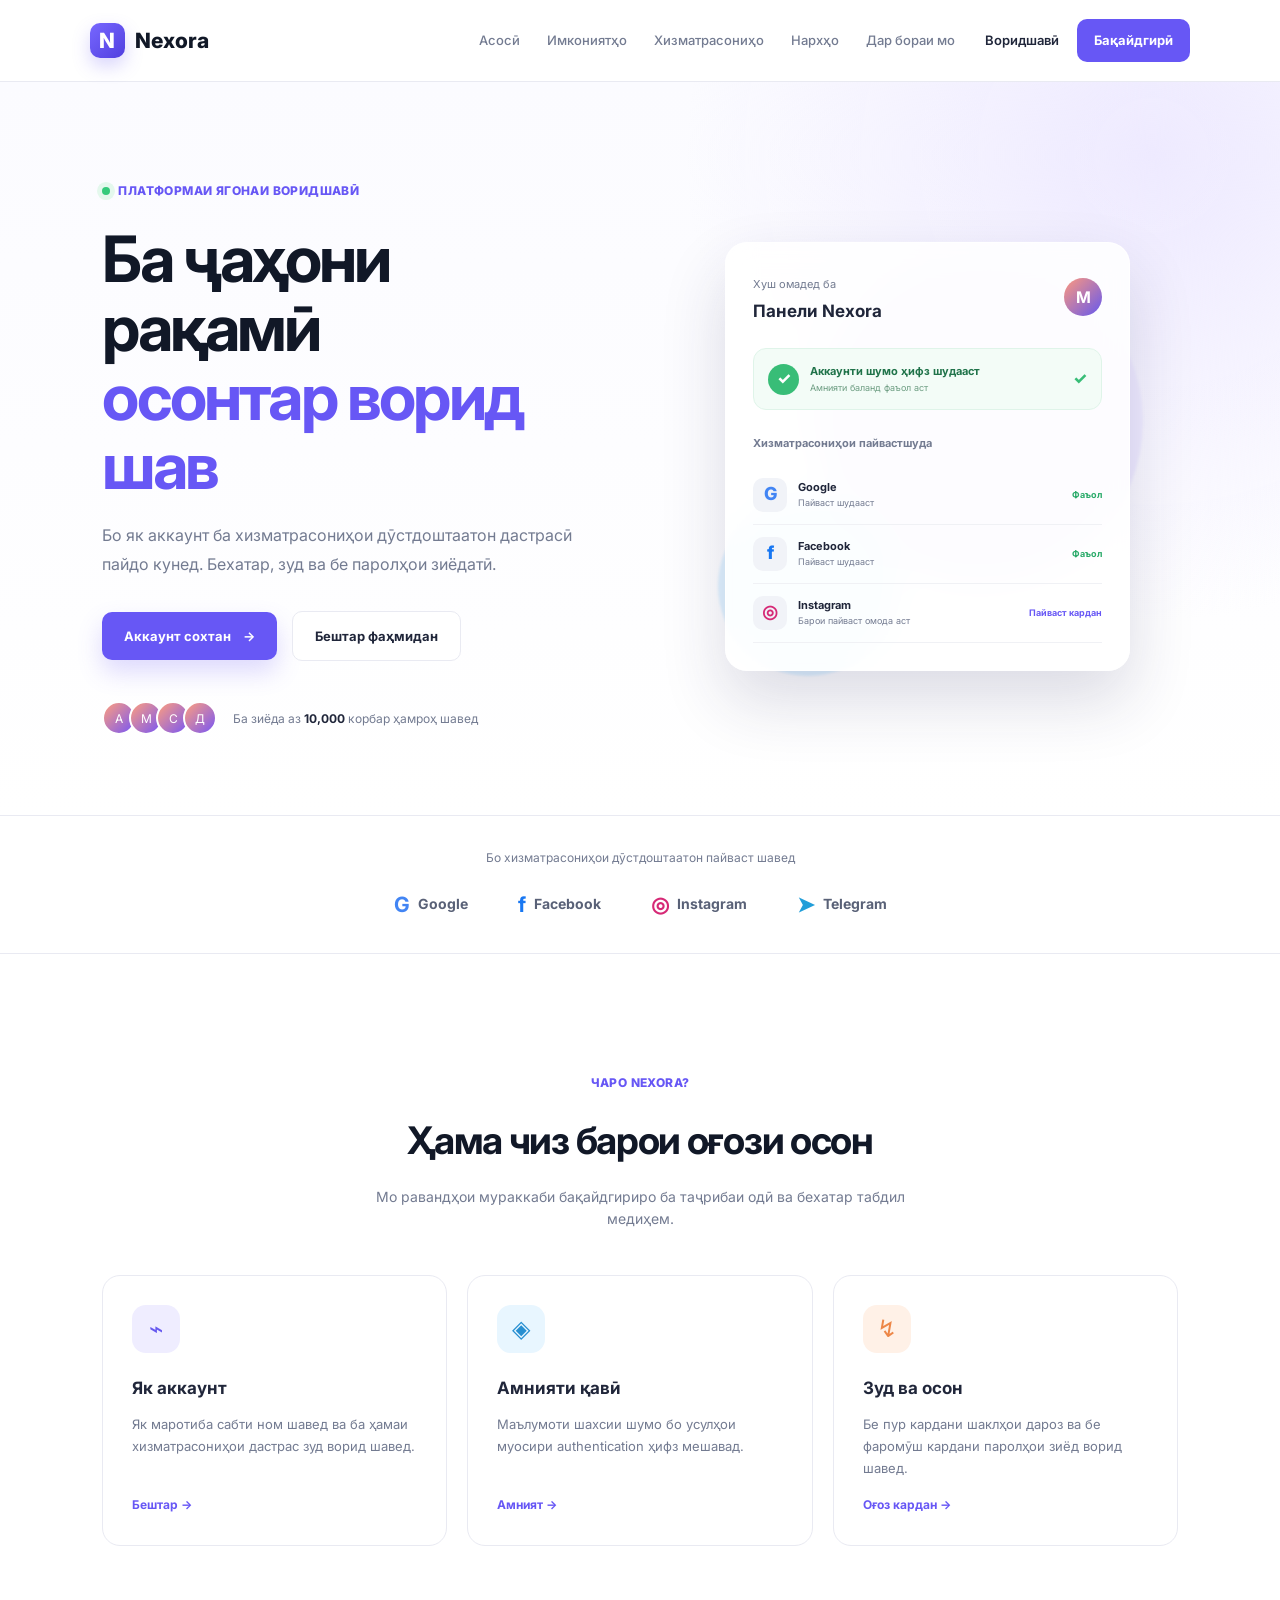
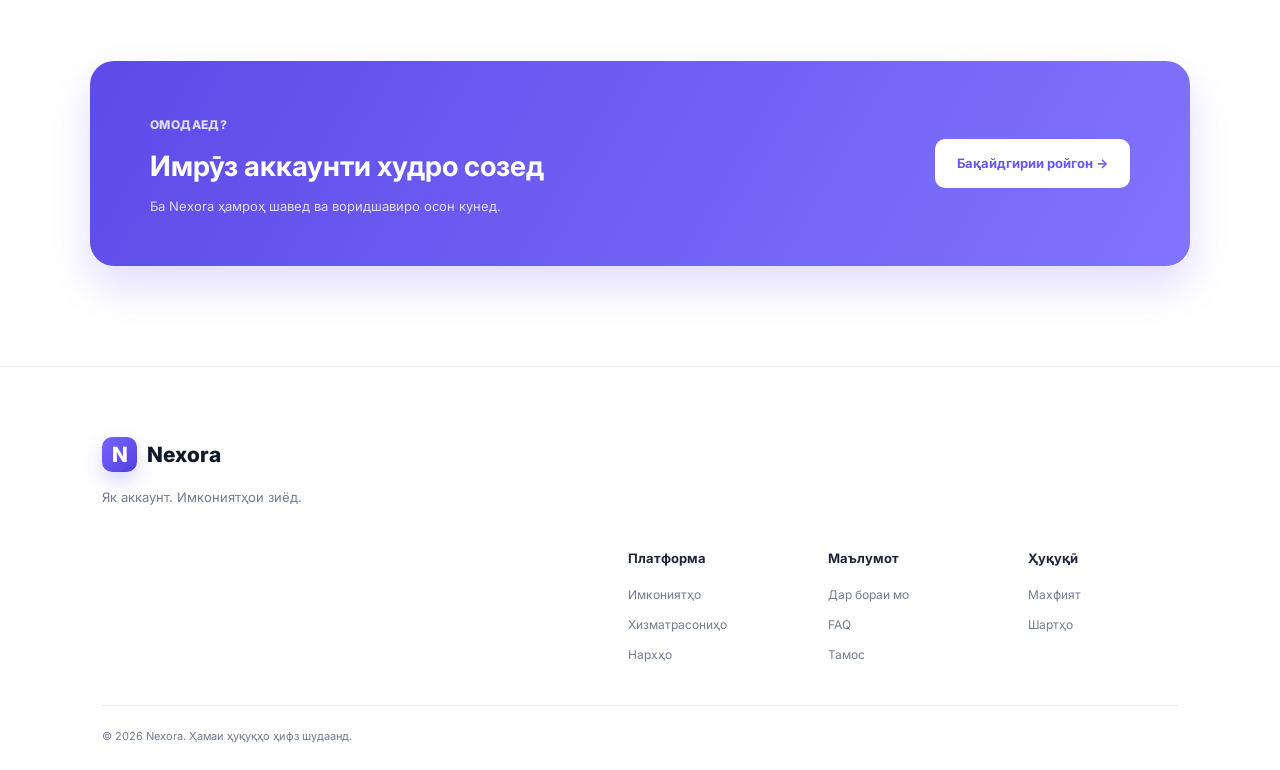
==== index.html @ f117f955 "Add files via upload" ====
<!DOCTYPE html>
<html lang="tg">
<head>
    <meta charset="UTF-8">
    <meta name="viewport" content="width=device-width, initial-scale=1.0">

    <title>Nexora — Як воридшавӣ барои ҳама</title>

    <link rel="stylesheet" a href="style.css">
    <link rel="stylesheet" a href="css/responsive.css">
</head>
<body>

<header class="site-header">
    <a href="index.html" class="brand">
        <span class="brand-icon">N</span>
        <span>Nexora</span>
    </a>

    <nav class="main-nav">
        <a href="index.html">Асосӣ</a>
        <a href="features.html">Имкониятҳо</a>
        <a href="providers.html">Хизматрасониҳо</a>
        <a href="pricing.html">Нархҳо</a>
        <a href="about.html">Дар бораи мо</a>
    </nav>

    <div class="header-actions">
        <a href="login.html" class="login-link">Воридшавӣ</a>
        <a href="register.html" class="button button-small">Бақайдгирӣ</a>
    </div>

    <button class="menu-button" id="menuButton">☰</button>
</header>

<main>

    <section class="hero-section">
        <div class="hero-content">
            <div class="eyebrow">
                <span class="status-dot"></span>
                Платформаи ягонаи воридшавӣ
            </div>

            <h1>
                Ба ҷаҳони рақамӣ
                <span>осонтар ворид шав</span>
            </h1>

            <p>
                Бо як аккаунт ба хизматрасониҳои дӯстдоштаатон дастрасӣ пайдо кунед.
                Бехатар, зуд ва бе паролҳои зиёдатӣ.
            </p>

            <div class="hero-buttons">
                <a href="register.html" class="button button-primary">
                    Аккаунт сохтан
                    <span>→</span>
                </a>

                <a href="features.html" class="button button-outline">
                    Бештар фаҳмидан
                </a>
            </div>

            <div class="trusted-users">
                <div class="avatars">
                    <span>А</span>
                    <span>М</span>
                    <span>С</span>
                    <span>Д</span>
                </div>

                <p>
                    Ба зиёда аз <strong>10,000</strong> корбар ҳамроҳ шавед
                </p>
            </div>
        </div>

        <div class="hero-visual">
            <div class="glow glow-one"></div>
            <div class="glow glow-two"></div>

            <div class="dashboard-card">
                <div class="card-top">
                    <div>
                        <small>Хуш омадед ба</small>
                        <h3>Панели Nexora</h3>
                    </div>
                    <div class="profile-circle">М</div>
                </div>

                <div class="security-card">
                    <div class="security-icon">✓</div>
                    <div>
                        <strong>Аккаунти шумо ҳифз шудааст</strong>
                        <small>Амнияти баланд фаъол аст</small>
                    </div>
                    <span class="check-mark">✓</span>
                </div>

                <p class="connected-title">Хизматрасониҳои пайвастшуда</p>

                <div class="connected-service">
                    <div class="service-logo google-logo">G</div>
                    <div>
                        <strong>Google</strong>
                        <small>Пайваст шудааст</small>
                    </div>
                    <span class="connected">Фаъол</span>
                </div>

                <div class="connected-service">
                    <div class="service-logo facebook-logo">f</div>
                    <div>
                        <strong>Facebook</strong>
                        <small>Пайваст шудааст</small>
                    </div>
                    <span class="connected">Фаъол</span>
                </div>

                <div class="connected-service">
                    <div class="service-logo instagram-logo">◎</div>
                    <div>
                        <strong>Instagram</strong>
                        <small>Барои пайваст омода аст</small>
                    </div>
                    <span class="connect-link">Пайваст кардан</span>
                </div>
            </div>
        </div>
    </section>

    <section class="partners-section">
        <p>Бо хизматрасониҳои дӯстдоштаатон пайваст шавед</p>

        <div class="partner-list">
            <div class="partner-item">
                <span class="google-logo">G</span> Google
            </div>

            <div class="partner-item">
                <span class="facebook-logo">f</span> Facebook
            </div>

            <div class="partner-item">
                <span class="instagram-logo">◎</span> Instagram
            </div>

            <div class="partner-item">
                <span class="telegram-logo">➤</span> Telegram
            </div>
        </div>
    </section>

    <section class="features-section">
        <div class="section-heading">
            <div class="eyebrow">Чаро Nexora?</div>
            <h2>Ҳама чиз барои оғози осон</h2>
            <p>
                Мо равандҳои мураккаби бақайдгириро ба таҷрибаи одӣ ва бехатар
                табдил медиҳем.
            </p>
        </div>

        <div class="feature-grid">
            <article class="feature-card">
                <div class="feature-icon purple">⌁</div>
                <h3>Як аккаунт</h3>
                <p>
                    Як маротиба сабти ном шавед ва ба ҳамаи хизматрасониҳои
                    дастрас зуд ворид шавед.
                </p>
                <a href="features.html">Бештар →</a>
            </article>

            <article class="feature-card">
                <div class="feature-icon blue">◈</div>
                <h3>Амнияти қавӣ</h3>
                <p>
                    Маълумоти шахсии шумо бо усулҳои муосири authentication
                    ҳифз мешавад.
                </p>
                <a href="privacy.html">Амният →</a>
            </article>

            <article class="feature-card">
                <div class="feature-icon orange">↯</div>
                <h3>Зуд ва осон</h3>
                <p>
                    Бе пур кардани шаклҳои дароз ва бе фаромӯш кардани
                    паролҳои зиёд ворид шавед.
                </p>
                <a href="register.html">Оғоз кардан →</a>
            </article>
        </div>
    </section>

    <section class="cta-section">
        <div>
            <p class="eyebrow">Омодаед?</p>
            <h2>Имрӯз аккаунти худро созед</h2>
            <p>Ба Nexora ҳамроҳ шавед ва воридшавиро осон кунед.</p>
        </div>

        <a href="register.html" class="button button-light">
            Бақайдгирии ройгон →
        </a>
    </section>

</main>

<footer class="site-footer">
    <div class="footer-brand">
        <a href="index.html" class="brand">
            <span class="brand-icon">N</span>
            <span>Nexora</span>
        </a>

        <p>Як аккаунт. Имкониятҳои зиёд.</p>
    </div>

    <div class="footer-links">
        <div>
            <h4>Платформа</h4>
            <a href="features.html">Имкониятҳо</a>
            <a href="providers.html">Хизматрасониҳо</a>
            <a href="pricing.html">Нархҳо</a>
        </div>

        <div>
            <h4>Маълумот</h4>
            <a href="about.html">Дар бораи мо</a>
            <a href="faq.html">FAQ</a>
            <a href="contact.html">Тамос</a>
        </div>

        <div>
            <h4>Ҳуқуқӣ</h4>
            <a href="privacy.html">Махфият</a>
            <a href="terms.html">Шартҳо</a>
        </div>
    </div>

    <div class="footer-bottom">
        <p>© 2026 Nexora. Ҳамаи ҳуқуқҳо ҳифз шудаанд.</p>
    </div>
</footer>

<script src="js/app.js"></script>
</body>
</html>
---- style.css ----
@import url('https://fonts.googleapis.com/css2?family=Inter:wght@400;500;600;700;800&display=swap');

:root {
    --dark: #111827;
    --text: #20263a;
    --muted: #737b91;
    --primary: #6757f5;
    --primary-dark: #5140df;
    --light: #f7f8fc;
    --border: #e9eaf2;
    --white: #ffffff;
}

* {
    margin: 0;
    padding: 0;
    box-sizing: border-box;
}

html {
    scroll-behavior: smooth;
}

body {
    font-family: 'Inter', Arial, sans-serif;
    color: var(--text);
    background: var(--white);
    line-height: 1.6;
}

a {
    text-decoration: none;
    color: inherit;
}

.site-header {
    width: 100%;
    height: 82px;
    padding: 0 7%;
    display: flex;
    align-items: center;
    justify-content: space-between;
    gap: 30px;
    border-bottom: 1px solid var(--border);
    background: rgba(255, 255, 255, 0.92);
    position: sticky;
    top: 0;
    z-index: 10;
    backdrop-filter: blur(15px);
}

.brand {
    display: flex;
    align-items: center;
    gap: 10px;
    color: var(--dark);
    font-size: 21px;
    font-weight: 800;
}

.brand-icon {
    width: 35px;
    height: 35px;
    display: grid;
    place-items: center;
    color: white;
    background: linear-gradient(135deg, #7767ff, #5140df);
    border-radius: 10px;
    box-shadow: 0 8px 18px rgba(103, 87, 245, .25);
}

.main-nav {
    display: flex;
    align-items: center;
    gap: 27px;
    margin-left: auto;
}

.main-nav a {
    color: var(--muted);
    font-size: 13px;
    font-weight: 500;
    transition: .2s;
}

.main-nav a:hover {
    color: var(--primary);
}

.header-actions {
    display: flex;
    align-items: center;
    gap: 18px;
}

.login-link {
    color: var(--text);
    font-size: 13px;
    font-weight: 600;
}

.button {
    display: inline-flex;
    align-items: center;
    justify-content: center;
    gap: 12px;
    border-radius: 10px;
    padding: 14px 22px;
    font-size: 13px;
    font-weight: 700;
    transition: .25s;
    cursor: pointer;
}

.button-small {
    padding: 11px 17px;
    color: white;
    background: var(--primary);
}

.button-small:hover,
.button-primary:hover {
    background: var(--primary-dark);
    transform: translateY(-2px);
}

.button-primary {
    color: white;
    background: var(--primary);
    box-shadow: 0 12px 25px rgba(103, 87, 245, .22);
}

.button-outline {
    color: var(--text);
    border: 1px solid var(--border);
    background: white;
}

.button-outline:hover {
    border-color: var(--primary);
    color: var(--primary);
}

.button-light {
    color: var(--primary);
    background: white;
}

.menu-button {
    display: none;
    border: 0;
    background: transparent;
    font-size: 25px;
    cursor: pointer;
}

.hero-section {
    min-height: 680px;
    padding: 95px 8% 80px;
    display: grid;
    grid-template-columns: 1fr 1fr;
    align-items: center;
    gap: 75px;
    overflow: hidden;
    background:
        radial-gradient(circle at 90% 10%, #eeeaff 0, transparent 35%),
        linear-gradient(180deg, #fbfbff 0%, #ffffff 100%);
}

.hero-content {
    max-width: 610px;
}

.eyebrow {
    display: inline-flex;
    align-items: center;
    gap: 8px;
    color: var(--primary);
    font-size: 12px;
    font-weight: 800;
    letter-spacing: .4px;
    text-transform: uppercase;
}

.status-dot {
    width: 8px;
    height: 8px;
    border-radius: 50%;
    background: #35ca7b;
    box-shadow: 0 0 0 5px #e4f8ed;
}

.hero-content h1 {
    margin: 21px 0;
    max-width: 650px;
    font-size: clamp(42px, 5vw, 68px);
    letter-spacing: -2.8px;
    line-height: 1.08;
    color: var(--dark);
}

.hero-content h1 span {
    display: block;
    color: var(--primary);
}

.hero-content > p {
    max-width: 530px;
    color: var(--muted);
    font-size: 16px;
    line-height: 1.8;
}

.hero-buttons {
    display: flex;
    align-items: center;
    gap: 15px;
    margin-top: 32px;
}

.trusted-users {
    display: flex;
    align-items: center;
    gap: 16px;
    margin-top: 40px;
}

.avatars {
    display: flex;
}

.avatars span {
    width: 34px;
    height: 34px;
    display: grid;
    place-items: center;
    margin-left: -7px;
    color: white;
    border: 2px solid white;
    border-radius: 50%;
    background: linear-gradient(135deg, #ff9e7d, #7856f5);
    font-size: 12px;
}

.avatars span:first-child {
    margin-left: 0;
}

.trusted-users p {
    color: var(--muted);
    font-size: 12px;
}

.trusted-users strong {
    color: var(--text);
}

.hero-visual {
    min-height: 500px;
    display: grid;
    place-items: center;
    position: relative;
}

.glow {
    position: absolute;
    border-radius: 50%;
    filter: blur(1px);
}

.glow-one {
    width: 330px;
    height: 330px;
    background: #eeeaff;
    top: 50px;
    right: 35px;
}

.glow-two {
    width: 180px;
    height: 180px;
    background: #e0f3ff;
    left: 40px;
    bottom: 30px;
}

.dashboard-card {
    width: min(100%, 405px);
    padding: 27px;
    position: relative;
    z-index: 1;
    border: 1px solid rgba(255,255,255,.8);
    border-radius: 22px;
    background: rgba(255, 255, 255, .86);
    box-shadow: 0 30px 65px rgba(38, 35, 90, .16);
    backdrop-filter: blur(15px);
}

.card-top {
    display: flex;
    align-items: center;
    justify-content: space-between;
    margin-bottom: 23px;
}

.card-top small {
    color: var(--muted);
    font-size: 11px;
}

.card-top h3 {
    margin-top: 3px;
    font-size: 17px;
}

.profile-circle {
    width: 38px;
    height: 38px;
    display: grid;
    place-items: center;
    color: white;
    border-radius: 50%;
    background: linear-gradient(135deg, #ff987d, #6558ee);
    font-weight: 700;
}

.security-card {
    display: flex;
    align-items: center;
    gap: 11px;
    padding: 14px;
    border: 1px solid #dff4e9;
    border-radius: 13px;
    background: #f3fcf7;
}

.security-icon {
    width: 31px;
    height: 31px;
    display: grid;
    place-items: center;
    color: white;
    border-radius: 50%;
    background: #38bd77;
    font-weight: 800;
}

.security-card strong,
.security-card small {
    display: block;
}

.security-card strong {
    color: #20734a;
    font-size: 11px;
}

.security-card small {
    color: #6d9d82;
    font-size: 9px;
}

.check-mark {
    margin-left: auto;
    color: #38bd77;
    font-weight: 800;
}

.connected-title {
    margin: 25px 0 13px;
    color: var(--muted);
    font-size: 11px;
    font-weight: 700;
}

.connected-service {
    display: flex;
    align-items: center;
    gap: 11px;
    padding: 12px 0;
    border-bottom: 1px solid #f0f1f5;
}

.service-logo {
    width: 34px;
    height: 34px;
    display: grid;
    place-items: center;
    border-radius: 10px;
    background: #f1f3f8;
    font-size: 18px;
    font-weight: 800;
}

.connected-service strong,
.connected-service small {
    display: block;
}

.connected-service strong {
    font-size: 11px;
}

.connected-service small {
    color: var(--muted);
    font-size: 9px;
}

.connected {
    margin-left: auto;
    color: #29aa69;
    font-size: 9px;
    font-weight: 700;
}

.connect-link {
    margin-left: auto;
    color: var(--primary);
    font-size: 9px;
    font-weight: 700;
}

.google-logo {
    color: #4285f4;
}

.facebook-logo {
    color: #1877f2;
}

.instagram-logo {
    color: #d62976;
}

.telegram-logo {
    color: #229ed9;
}

.partners-section {
    padding: 32px 8%;
    text-align: center;
    border-top: 1px solid var(--border);
    border-bottom: 1px solid var(--border);
}

.partners-section > p {
    margin-bottom: 20px;
    color: var(--muted);
    font-size: 12px;
}

.partner-list {
    display: flex;
    justify-content: center;
    flex-wrap: wrap;
    gap: 50px;
}

.partner-item {
    display: flex;
    align-items: center;
    gap: 8px;
    color: #596177;
    font-size: 14px;
    font-weight: 700;
}

.partner-item span {
    font-size: 21px;
}

.features-section {
    padding: 115px 8%;
}

.section-heading {
    max-width: 570px;
    margin: 0 auto 45px;
    text-align: center;
}

.section-heading h2 {
    margin: 15px 0;
    color: var(--dark);
    font-size: 38px;
    letter-spacing: -1.3px;
}

.section-heading p {
    color: var(--muted);
    font-size: 14px;
}

.feature-grid {
    max-width: 1100px;
    margin: auto;
    display: grid;
    grid-template-columns: repeat(3, 1fr);
    gap: 20px;
}

.feature-card {
    padding: 29px;
    border: 1px solid var(--border);
    border-radius: 18px;
    background: white;
    transition: .25s;
}

.feature-card:hover {
    transform: translateY(-7px);
    box-shadow: 0 20px 40px rgba(33, 39, 80, .08);
}

.feature-icon {
    width: 48px;
    height: 48px;
    display: grid;
    place-items: center;
    margin-bottom: 22px;
    border-radius: 14px;
    font-size: 24px;
}

.purple {
    color: #6658ef;
    background: #efedff;
}

.blue {
    color: #278fd1;
    background: #e8f6ff;
}

.orange {
    color: #ed8748;
    background: #fff1e7;
}

.feature-card h3 {
    margin-bottom: 10px;
    font-size: 17px;
}

.feature-card p {
    min-height: 78px;
    color: var(--muted);
    font-size: 13px;
    line-height: 1.7;
}

.feature-card a {
    color: var(--primary);
    font-size: 12px;
    font-weight: 700;
}

.cta-section {
    max-width: 1100px;
    margin: 0 auto 100px;
    padding: 50px 60px;
    display: flex;
    align-items: center;
    justify-content: space-between;
    gap: 30px;
    border-radius: 24px;
    color: white;
    background: linear-gradient(120deg, #5c4be8, #8174ff);
    box-shadow: 0 20px 40px rgba(103, 87, 245, .2);
}

.cta-section .eyebrow,
.cta-section p {
    color: #dedbff;
}

.cta-section h2 {
    margin: 7px 0;
    font-size: 28px;
}

.cta-section > div > p:last-child {
    font-size: 13px;
}

.site-footer {
    padding: 70px 8% 25px;
    border-top: 1px solid var(--border);
}

.footer-brand p {
    margin-top: 15px;
    color: var(--muted);
    font-size: 13px;
}

.footer-links {
    margin: 40px 0;
    display: grid;
    grid-template-columns: repeat(3, 150px);
    justify-content: end;
    gap: 50px;
}

.footer-links div {
    display: flex;
    flex-direction: column;
    gap: 11px;
}

.footer-links h4 {
    margin-bottom: 5px;
    font-size: 13px;
}

.footer-links a {
    color: var(--muted);
    font-size: 12px;
}

.footer-links a:hover {
    color: var(--primary);
}

.footer-bottom {
    padding-top: 22px;
    border-top: 1px solid var(--border);
    color: var(--muted);
    font-size: 11px;
}
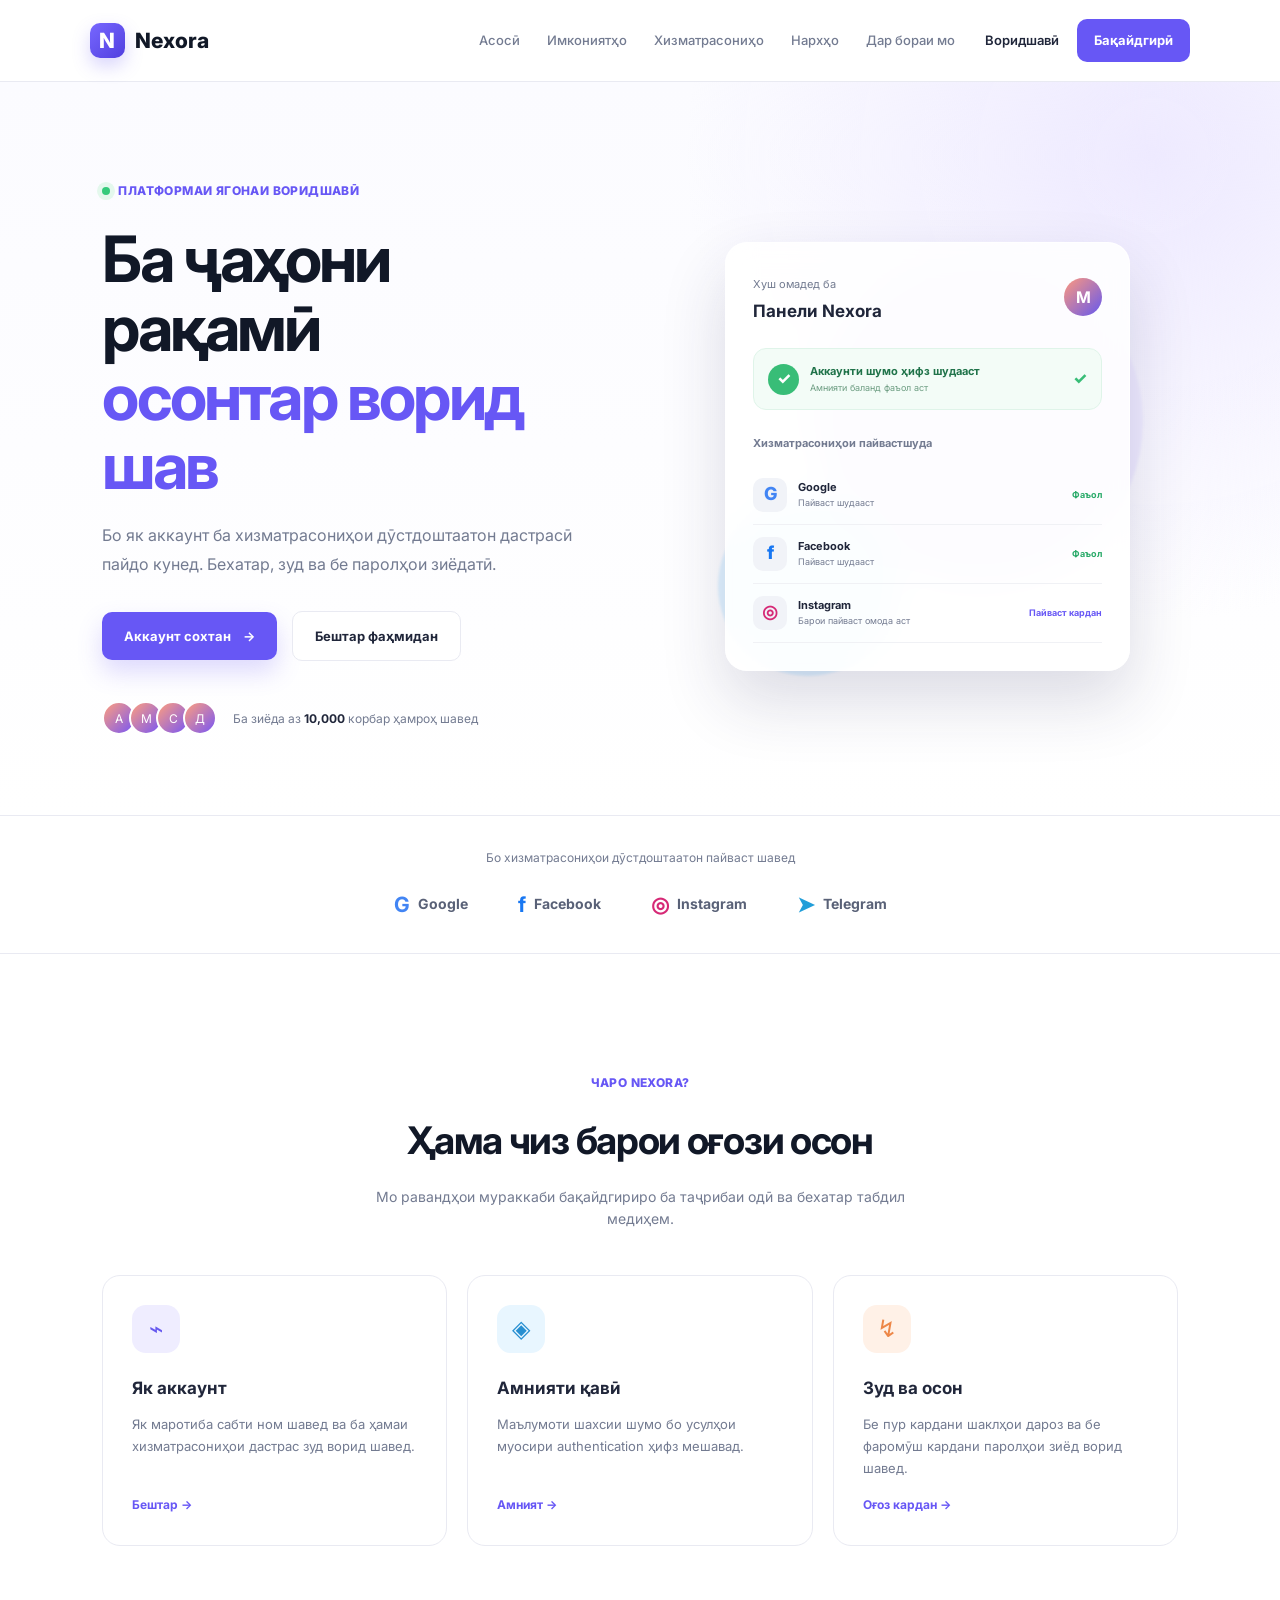
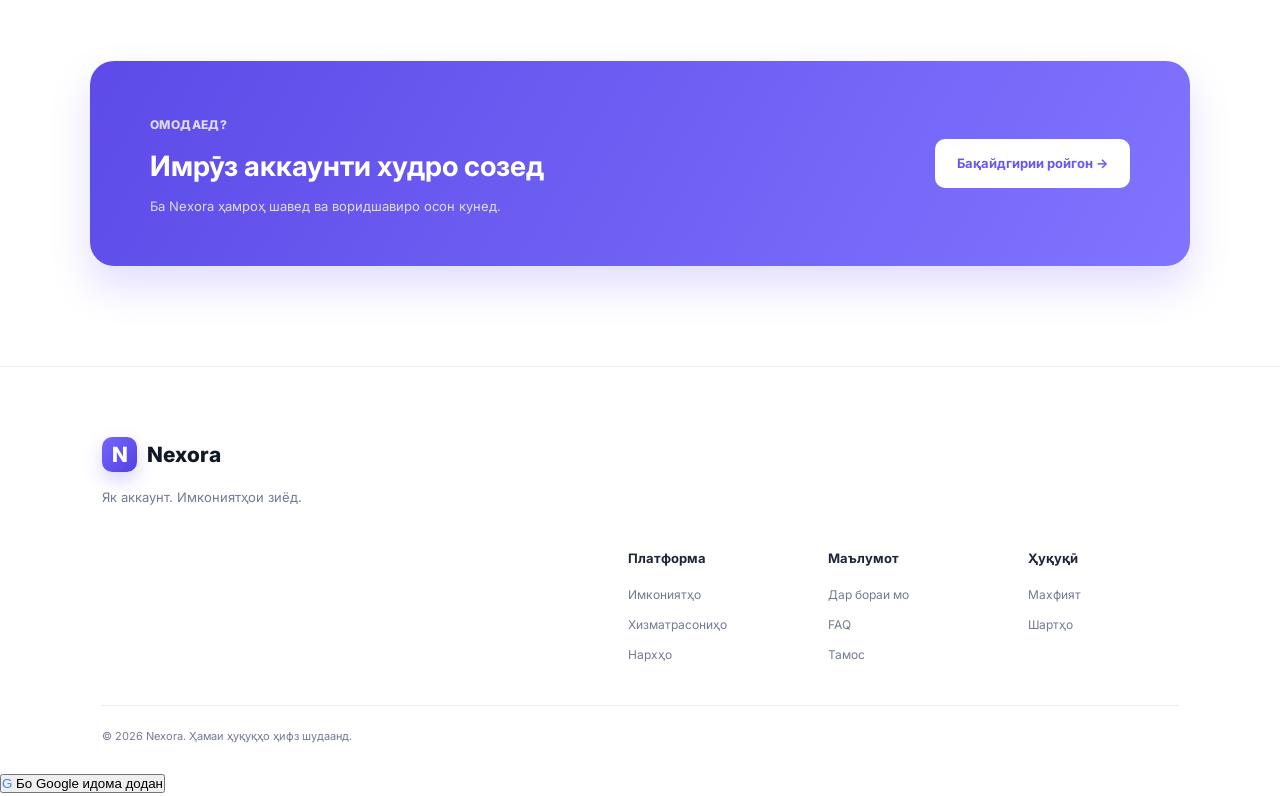
==== commit 4575df16: "Update index.html" ====
--- a/index.html
+++ b/index.html
@@ -249,5 +249,13 @@
 </footer>
 
 <script src="js/app.js"></script>
+    <button
+    type="button"
+    class="provider-button"
+    onclick="loginWithGoogle()">
+
+    <span class="google-logo">G</span>
+    Бо Google идома додан
+</button>
 </body>
-</html>+</html>
